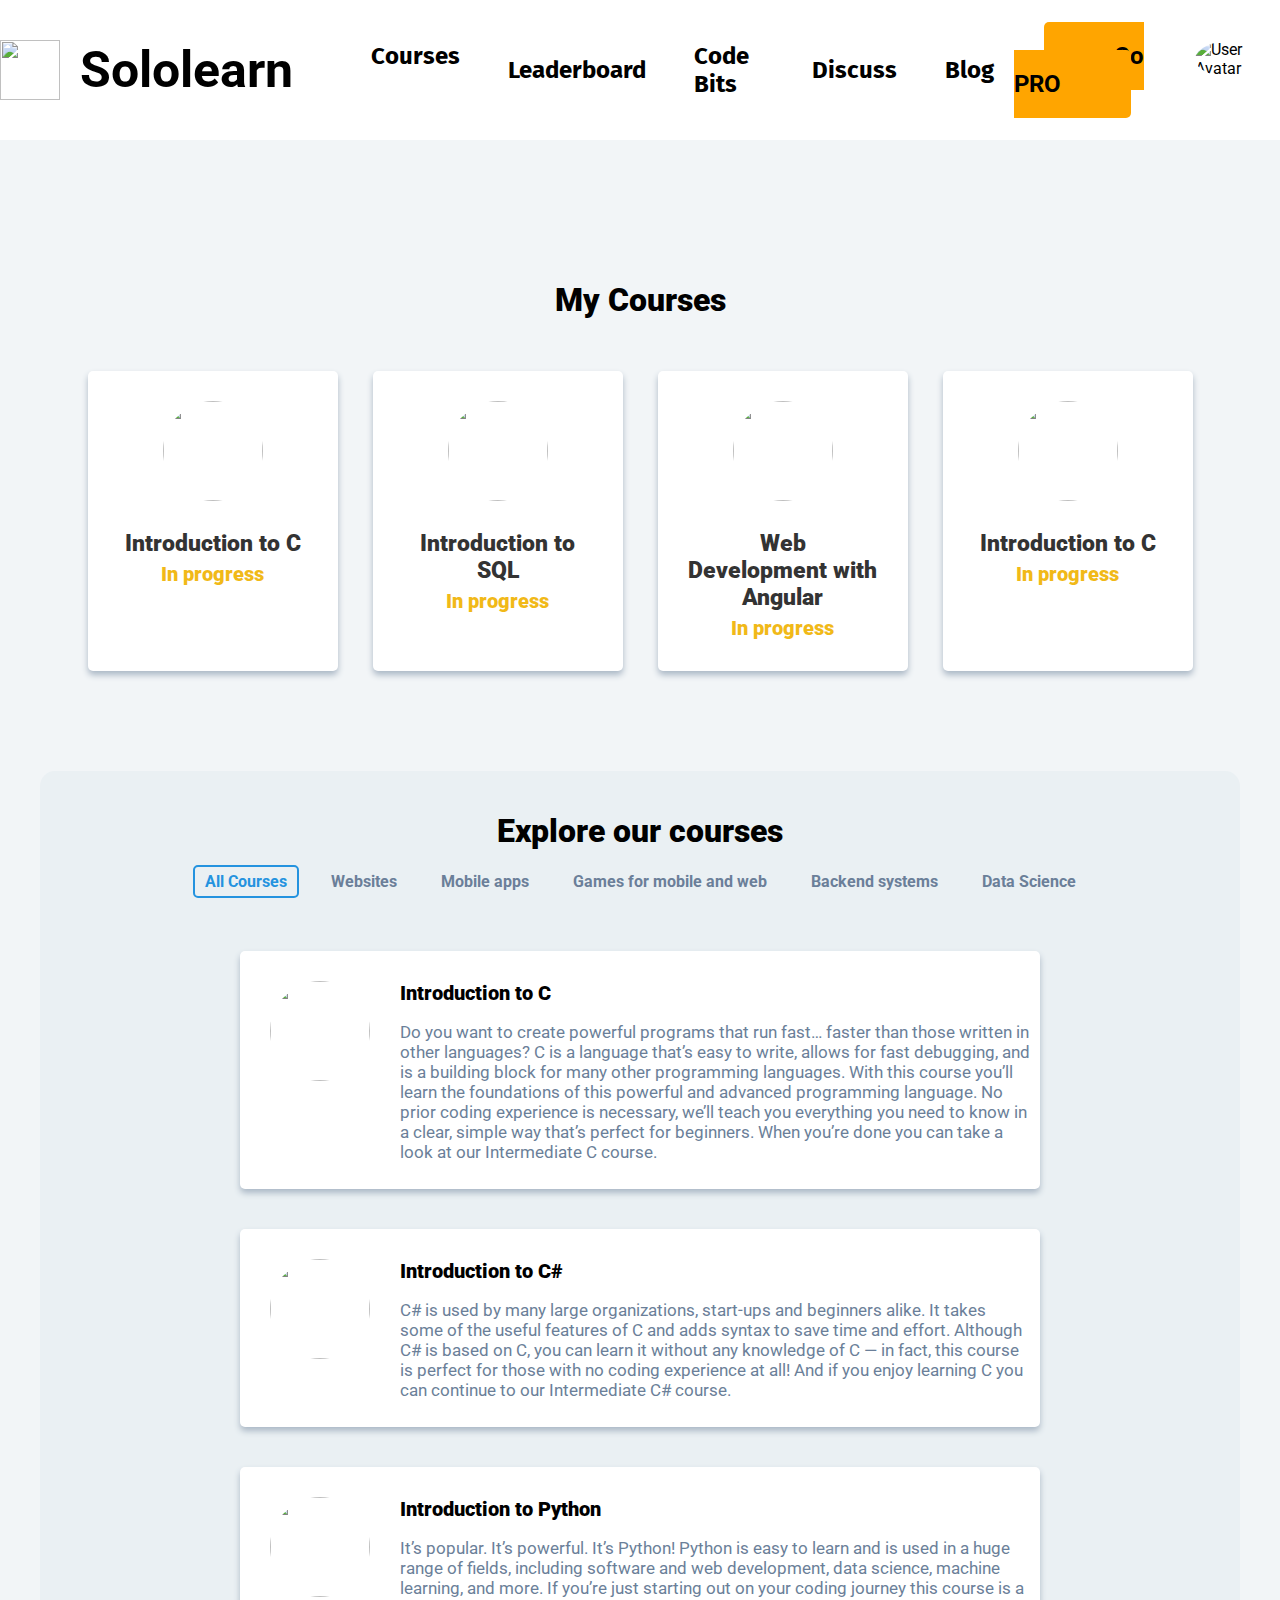
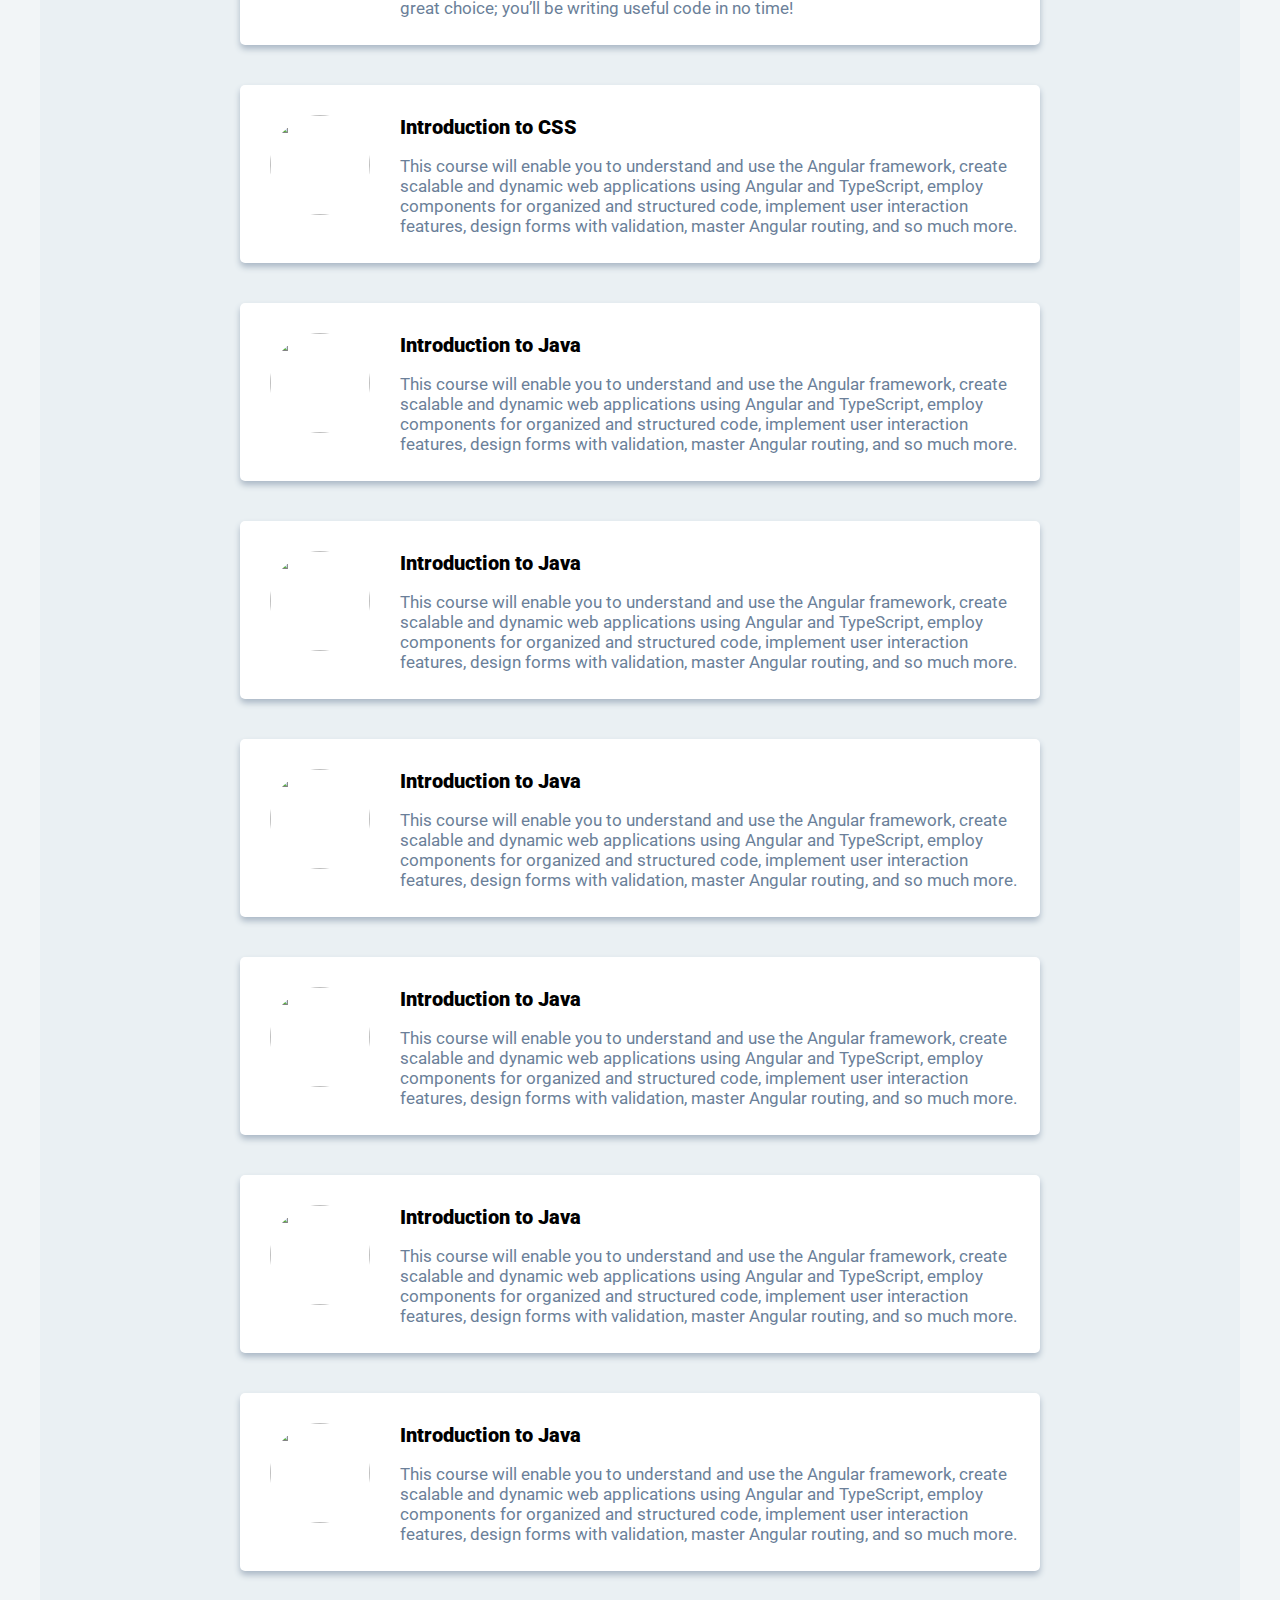
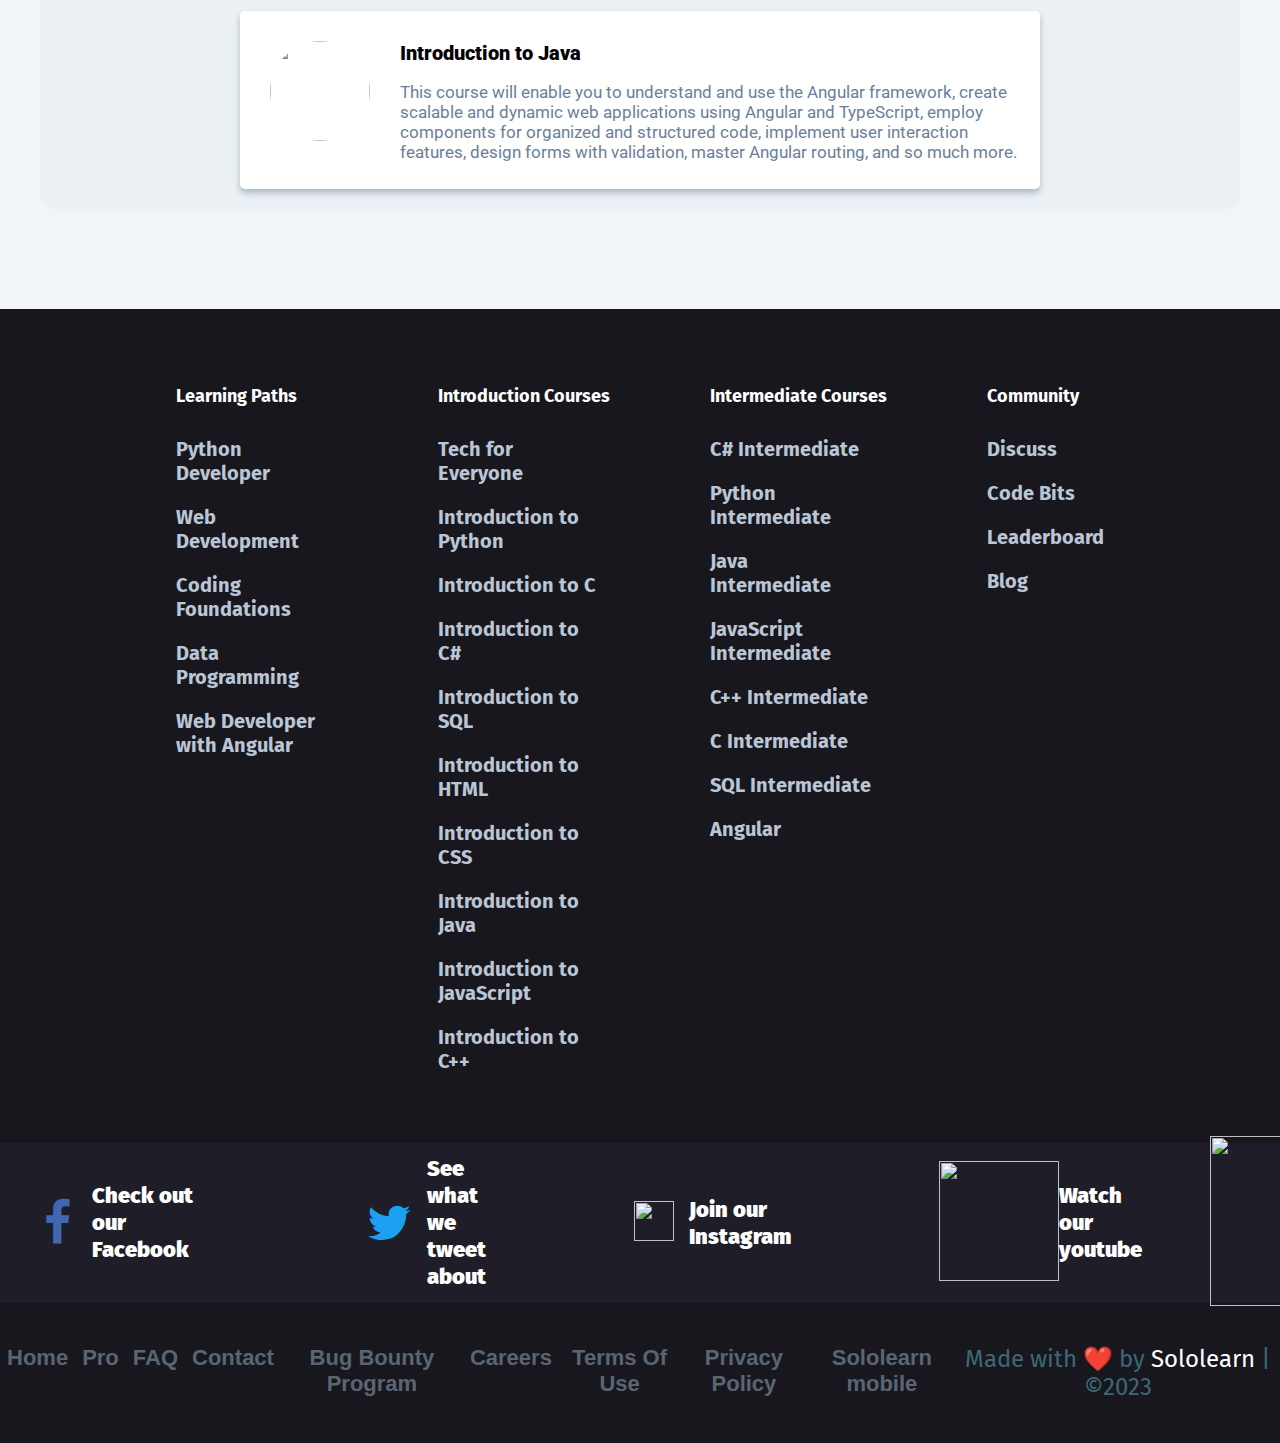
==== Catalog.html @ 431834a0 "Add files via upload" ====
<!DOCTYPE html>
<html lang="en">
<head>
    <meta charset="UTF-8">
    <meta name="viewport" content="width=device-width, initial-scale=1.0">
    <link rel="stylesheet" href="catalogStyle.css">
    <link rel="preconnect" href="https://fonts.googleapis.com">
    <link rel="preconnect" href="https://fonts.gstatic.com" crossorigin>
    <link href="https://fonts.googleapis.com/css2?family=Fira+Sans+Condensed:wght@100&family=Fira+Sans:wght@200&family=Roboto:wght@100;300;400&display=swap" rel="stylesheet">
    <link rel="stylesheet" href="https://cdnjs.cloudflare.com/ajax/libs/font-awesome/4.7.0/css/font-awesome.min.css">
    <link rel="icon" type="image/png" href="images/idtxpzlgLE.svg">
    <title>My Copied Web Page</title>
</head>
<body> 
    <div class="header">
        <div class="center-content">
          <div class="logo-section">
            <img src="images/idtxpzlgLE.svg" alt="">
            <span class="logo-text">Sololearn</span>
          </div>
          <ul class="menu">
            <li class="dropdown">
              <a href="#" id="dropdown-toggle">Courses <img src="images/down-arrow-svgrepo-com.svg" alt="" style="width: 20px;"></a>
              <div class="dropdown-content" id="dropdown-content">
                <a href="#">Option 1</a>
                <a href="#">Option 2</a>
                <a href="#">Option 3</a>
              </div>
            </li>
            <li><a href="#">Leaderboard</a></li>
            <li><a href="#">Code Bits</a></li>
            <li><a href="#">Discuss</a></li>
            <li><a href="#">Blog</a></li>
            <li class="highlight"><a href="#">Go PRO</a></li>
          </ul>
          <div class="profile-section">
            <img src="images/profile.png" alt="User Avatar">
          </div>
        </div>
      </div>
      
      <div class="Options">
            <h1 class="caption">My Courses</h1>
      </div>
      <div class="upper">
        <div class="upper-boxes"> 
            <div class="upper-box1">
                <div class="upper-box-image">
                    <img src="images/c.png" alt="">
                </div>
                <div class="upper-box-content"> 
                    Introduction to C
                    <div class="stage">
                        In progress
                    </div>
                </div>
            </div>
            <div class="upper-box2">
                <div class="upper-box-image">
                    <img src="images/d68ca8dfb0c44558bbdd563c4489abf5-SQL.webp" alt="">
                </div>
                <div class="upper-box-content"> 
                    Introduction to SQL
                    <div class="stage">
                        In progress
                    </div>
                </div>
            </div>
            <div class="upper-box2">
                <div class="upper-box-image">
                    <img src="images/44e58056a9c0446fb427cf7e68633889-WebdeveloperwithAngular.webp" alt="">
                </div>
                <div class="upper-box-content"> 
                    Web Development with Angular
                    <div class="stage">
                        In progress
                    </div>
                </div>
            </div>
            <div class="upper-box4">
                <div class="upper-box-image">
                    <img src="images/c.png" alt="">
                </div>
                <div class="upper-box-content"> 
                    Introduction to C
                    <div class="stage">
                        In progress
                    </div>
                </div>
            </div>
        </div>
      </div>

      <main>
        <div class="max">
             <h1 class="caption">Explore our courses</h1>
            <ul>
                <li><a href="#" class="menu-link active">All Courses</a></li>
                <li><a href="#" class="menu-link">Websites</a></li>
                <li><a href="#" class="menu-link">Mobile apps</a></li>
                <li><a href="#" class="menu-link">Games for mobile and web</a></li>
                <li><a href="#" class="menu-link">Backend systems</a></li>
                <li><a href="#" class="menu-link">Data Science</a></li>
            </ul>
            <div class="boxes">
                <div class="boxs box1">
                    <div class="box-image">
                        <img src="images/c.png" alt="">
                    </div> 
                    <div class="box-content">
                        <span class="Captions">Introduction to C</span>
                        <p> Do you want to create powerful programs that run fast… faster than those written in other languages? C is a language that’s easy to write, allows for fast debugging, and is a building block for many other programming languages. With this course you’ll learn the foundations of this powerful and advanced programming language. No prior coding experience is necessary, we’ll teach you everything you need to know in a clear, simple way that’s perfect for beginners. When you’re done you can take a look at our Intermediate C course.</p> 
                    </div>
                </div>
                <div class="boxs box2">
                    <div class="box-image">
                        <img src="images/d1ad657f22fb40af87c8df55b1578713-csharp.webp" alt="">
                    </div>
                    <div class="box-content">
                        <span class="Captions">Introduction to C#</span>
                        <p>C# is used by many large organizations, start-ups and beginners alike. It takes some of the useful features of C and adds syntax to save time and effort. Although C# is based on C, you can learn it without any knowledge of C — in fact, this course is perfect for those with no coding experience at all! And if you enjoy learning C you can continue to our Intermediate C# course.</p>
                    </div>
                </div>
                <div class="boxs box3">
                    <div class="box-image">
                        <img src="images/a0661e13ab5b47a5bc05dc171e14bd6d-python.webp" alt="">
                    </div>
                    <div class="box-content">
                        <span class="Captions"> Introduction to Python</span>
                        <p>It’s popular. It’s powerful. It’s Python! Python is easy to learn and is used in a huge range of fields, including software and web development, data science, machine learning, and more. If you’re just starting out on your coding journey this course is a great choice; you’ll be writing useful code in no time!</p>
                    </div>
                </div>
                <div class="boxs box4">
                    <div class="box-image">
                        <img src="images/2c99bb632e1b47e6a0f202ce992f8377-CSS.webp" alt="">
                    </div>
                    <div class="box-content">
                        <span class="Captions">Introduction to CSS</span>
                        <p>This course will enable you to understand and use the Angular framework, create scalable and dynamic web applications using Angular and TypeScript, employ components for organized and structured code, implement user interaction features, design forms with validation, master Angular routing, and so much more.</p>
                    </div>
                </div>
                <div class="boxs box5">
                    <div class="box-image">
                        <img src="images/c40026a05ccc4caeaf6e74bcf8ce11f8-java1.webp" alt="">
                    </div>
                    <div class="box-content">
                        <span class="Captions">Introduction to Java</span>
                        <p>This course will enable you to understand and use the Angular framework, create scalable and dynamic web applications using Angular and TypeScript, employ components for organized and structured code, implement user interaction features, design forms with validation, master Angular routing, and so much more.</p>
                    </div>
                </div>
                <div class="boxs box6">
                    <div class="box-image">
                        <img src="images/c40026a05ccc4caeaf6e74bcf8ce11f8-java1.webp" alt="">
                    </div>
                    <div class="box-content">
                        <span class="Captions">Introduction to Java</span>
                        <p>This course will enable you to understand and use the Angular framework, create scalable and dynamic web applications using Angular and TypeScript, employ components for organized and structured code, implement user interaction features, design forms with validation, master Angular routing, and so much more.</p>
                    </div>
                </div>
                <div class="boxs box7">
                    <div class="box-image">
                        <img src="images/c40026a05ccc4caeaf6e74bcf8ce11f8-java1.webp" alt="">
                    </div>
                    <div class="box-content">
                        <span class="Captions">Introduction to Java</span>
                        <p>This course will enable you to understand and use the Angular framework, create scalable and dynamic web applications using Angular and TypeScript, employ components for organized and structured code, implement user interaction features, design forms with validation, master Angular routing, and so much more.</p>
                    </div>
                </div>
                <div class="boxs box8">
                    <div class="box-image">
                        <img src="images/c40026a05ccc4caeaf6e74bcf8ce11f8-java1.webp" alt="">
                    </div>
                    <div class="box-content">
                        <span class="Captions">Introduction to Java</span>
                        <p>This course will enable you to understand and use the Angular framework, create scalable and dynamic web applications using Angular and TypeScript, employ components for organized and structured code, implement user interaction features, design forms with validation, master Angular routing, and so much more.</p>
                    </div>
                </div>
                <div class="boxs box9">
                    <div class="box-image">
                        <img src="images/c40026a05ccc4caeaf6e74bcf8ce11f8-java1.webp" alt="">
                    </div>
                    <div class="box-content">
                        <span class="Captions">Introduction to Java</span>
                        <p>This course will enable you to understand and use the Angular framework, create scalable and dynamic web applications using Angular and TypeScript, employ components for organized and structured code, implement user interaction features, design forms with validation, master Angular routing, and so much more.</p>
                    </div>
                </div>
                <div class="boxs box10">
                    <div class="box-image">
                        <img src="images/c40026a05ccc4caeaf6e74bcf8ce11f8-java1.webp" alt="">
                    </div>
                    <div class="box-content">
                        <span class="Captions">Introduction to Java</span>
                        <p>This course will enable you to understand and use the Angular framework, create scalable and dynamic web applications using Angular and TypeScript, employ components for organized and structured code, implement user interaction features, design forms with validation, master Angular routing, and so much more.</p>
                    </div>
                </div>
                <div class="boxs box11">
                    <div class="box-image">
                        <img src="images/c40026a05ccc4caeaf6e74bcf8ce11f8-java1.webp" alt="">
                    </div>
                    <div class="box-content">
                        <span class="Captions">Introduction to Java</span>
                        <p>This course will enable you to understand and use the Angular framework, create scalable and dynamic web applications using Angular and TypeScript, employ components for organized and structured code, implement user interaction features, design forms with validation, master Angular routing, and so much more.</p>
                    </div>
                </div>
            </div>
        </div>
    </main>    
    <script>
        const menuLinks = document.querySelectorAll('.menu-link');

        menuLinks.forEach(link => {
            link.addEventListener('click', function (e) {
                e.preventDefault();
                menuLinks.forEach(link => link.classList.remove('active'));
                this.classList.add('active');
            });
        });
    </script>

    <div class="footer">
        <div class="layer2">
            <div class="layer2-section">
                <div class="learning-paths">
                    <ul>
                        <span>Learning Paths</span>
                        <li><a href="#">Python Developer</a></li>
                        <li><a href="#">Web Development</a></li>
                        <li><a href="#">Coding Foundations</a></li>
                        <li><a href="#">Data Programming</a></li>
                        <li><a href="#">Web Developer with Angular</a></li>
                    </ul>
                </div>
                <div class="introduction-courses">
                    <ul>
                        <span>Introduction Courses</span>
                        <li><a href="#">Tech for Everyone</a></li>
                        <li><a href="#">Introduction to Python</a></li>
                        <li><a href="#">Introduction to C</a></li>
                        <li><a href="#">Introduction to C#</a></li>
                        <li><a href="#">Introduction to SQL</a></li>
                        <li><a href="#">Introduction to HTML</a></li>
                        <li><a href="#">Introduction to CSS</a></li>
                        <li><a href="#">Introduction to Java</a></li>
                        <li><a href="#">Introduction to JavaScript</a></li>
                        <li><a href="#">Introduction to C++</a></li>
                    </ul>
                </div>
                <div class="intermediate-courses">
                    <ul>
                        <span>Intermediate Courses</span>
                        <li><a href="#">C# Intermediate</a></li>
                        <li><a href="#">Python Intermediate</a></li>
                        <li><a href="#">Java Intermediate</a></li>
                        <li><a href="#">JavaScript Intermediate</a></li>
                        <li><a href="#">C++ Intermediate</a></li>
                        <li><a href="#">C Intermediate</a></li>
                        <li><a href="#">SQL Intermediate</a></li>
                        <li><a href="#">Angular</a></li>
                    </ul>
                </div>
                <div class="community-section">
                    <ul>
                        <span>Community</span>
                        <li><a href="#">Discuss</a></li>
                        <li><a href="#">Code Bits</a></li>
                        <li><a href="#">Leaderboard</a></li>
                        <li><a href="#">Blog</a></li>
                    </ul>
                </div>
            </div>
        </div>
        
            <div class="layer1">
                <div class="layer1-section">
                    <ul class="link-list">
                        <li>
                            <a href="https://www.linkedin.com" class="fa fa-linkedin fa-3x"></a>
                            <span>Follow us on <br>Linkedin</span>
                        </li>
                        <li>
                            <a href="https://www.facebook.com" class="fa fa-facebook fa-3x"></a>
                            <span>Check out our <br>Facebook</span>
                        </li>
                        <li>
                            <a href="https://twitter.com" class="fa fa-twitter fa-3x"></a>
                            <span>See what we <br>tweet about</span>
                        </li>
                        <li>
                            <a href="https://www.instagram.com" class="insta">
                                <img src="images/insta.png">
                            </a>
                            <span>Join our<br>Instagram</span>
                        </li>
                        <li>
                            <a href="https://www.youtube.com" class="youtube" >
                                <img src="images/youtube-logo-youtube-icon-transparent-free-png.webp">
                            </a>
                            <span>Watch our <br>youtube</span>
                        </li>                
                        <li>
                            <a href="https://www.apple.com" class="apple">
                                <img src="images/app-store-badge.webp" alt="">
                            </a>
                        </li>
                        <li>
                            <a href="https://play.google.com/store" class="google"> 
                                <img src="images/google-play-badge.webp" alt="">   
                            </a> 
                        </li>
                    </ul>
                </div>
            </div>     
        <div class="footer-wrapper">
            <div class="footer-content">
              <ul class="footer-left">
                <li><a href="#">Home</a></li>
                <li><a href="#">Pro</a></li>
                <li><a href="#">FAQ</a></li>
                <li><a href="#">Contact</a></li>
                <li><a href="#">Bug Bounty Program</a></li>
                <li><a href="#">Careers</a></li>
                <li><a href="#">Terms Of Use</a></li>
                <li><a href="#">Privacy Policy</a></li>
                <li><a href="#">Sololearn mobile</a></li>
              </ul>
              <div class="footer-right">
                <p>Made with ❤️ by <span class="white-text">Sololearn</span> | ©2023</p>
              </div>
            </div>
        </div>
    </div>
</body>
</html>
---- catalogStyle.css ----
body {
  background-color: #F2F5F7;
  display: flex;
  flex-direction: column;
  font-family: 'Roboto', sans-serif;
  margin: 0px;
  min-height: 100vh;
  overflow-x: hidden;
  align-items: center;
}

.header {
  top: 0;
  background-color: white;
  width: 100%;
  display: flex;
  align-items: center;
  padding: 40px;
  z-index: 999;
  justify-content: center;
}
     
.center-content {
  display: flex;
  justify-content: space-between;
  width: 100%;
  max-width: 2000px; 
}

.logo-section {
  display: flex;
  align-items: center;
  gap: 20px;
}

.logo-section img {
  width: 60px;
  height: 60px;
  align-items: center;
}

.logo-text {
  font-size: 50px; 
  font-weight: bold;
  align-items: center;
}

.menu {
  list-style-type: none;
  display: flex;
  align-items: center;
  margin: 0;
}

.menu a {
  text-decoration: none;
  color: black;
  font-weight: bold;
}


.menu .highlight a {
  background-color: orange;
  padding: 20px 70px;
  border-radius: 5px;
  margin-left: 30px;
}

.menu ul {
  list-style-type: none;
  text-align: center;
  display: flex;
  align-items: center;
  margin: 0;
}

.menu li {
  display: inline;
  margin: 0 10px;
  font-size: 24px;
}


.center-content.profile-section {
  display: flex;
  align-items: center;
  margin-left: auto;
}

.profile-section img {
  width: 40px;
  height: 40px;
  border-radius: 50%;
}


.dropdown {
  position: relative;
  display: inline-block;
}

.dropdown .dropdown-content {
  display: none;
  position: absolute;
  background-color: #fff;
  min-width: 160px;
  box-shadow: 0px 8px 16px 0px rgba(0, 0, 0, 0.2);
  z-index: 1;
}

.dropdown:hover .dropdown-content {
  display: block;
}

.dropdown-content a {
  color: black;
  padding: 12px 16px;
  text-decoration: none;
  display: block;
}

.toggle {
  display: none;
}

.open .dropdown-content {
  display: block;
}

.menu li:not(:last-child) {
  margin-left: 38px;
  font-family: 'Fira Sans', sans-serif;
}

h1.caption{ 
  display: flex;
  align-items: center;
  justify-content: center;
  font-size: 32px;
  font-weight: 1000;
}

.Options{ 
  margin-top: 120px;
  margin-bottom: 30px;
}

.upper{ 
  display: flex;
  align-items: center;
  text-align: center;
  justify-content: center;
}

.upper-boxes{ 
  display: flex;
  flex-wrap: wrap;
  flex-direction: row;
  gap: 35px;
} 

.upper-box-image{ 
  padding: 10px;
  margin-top:20px;
}

.upper-box-content{ 
  font-size: 23px;
  font-weight: 1000;
  padding: 15px 30px;
}

.stage {
  margin-top: auto;
  padding: 5px 30px; 
  color: #F1B918;
  text-align: center;
  font-size: 20px;
}



.upper-box1, 
.upper-box2,
.upper-box3,
.upper-box4{ 
  border-radius: 5px;
  background-color: white;
  color: #333;
  box-shadow: 0px 4px 6px #ABB8C6;
  width: 250px;
  min-height: 300px;
  flex-direction: column;
}

.upper-box-image img{ 
  width: 100px;
  height: 100px;
  border-radius: 50%;
}


.upper-box1:hover,
.upper-box2:hover,
.upper-box3:hover,
.upper-box4:hover {
  transform: translateY(-5px);
}



main {
  flex: 1;
  flex-grow: 1;
  padding: 20px;
  background-color: #EAF0F3;
  width: 1200px;
  min-height: 100vh;
  box-sizing: border-box;
  margin: 100px 0 100px;
  border-radius: 15px;
}
.max{
  margin: 0 auto;
  max-width: 800px;
  display: flex;
  flex-direction: column;
  align-items: center;
  justify-content: center;
  text-align: center;
}


main ul {
  display: flex;
  flex-direction: row;
  list-style-type: none;
  padding: 0;
  align-items: center;
  text-align: center;
  margin-top: 20px;
}

main a{ 
  color: #6B7F9B;
}

main li {
  margin: 0 15px;
  white-space: nowrap;
  position: relative;
}


main a.menu-link {
  text-decoration: none;
  font-weight: bold;
  border: 2px solid transparent;
  border-radius: 5px;
  padding: 5px 10px;
}

main a.menu-link.active {
  color: #2493DF;
  border: 2px solid #2493DF;
}

main a.menu-link:hover {
  background-color: #DBE6EB; 
}




.boxes {
  display: flex;
  flex-wrap: wrap;
  margin-top: 20px;
  flex-direction: column;
  justify-content: center;
}

.Captions{ 
  font-weight: 900;
  color: black;
  font-size: 20px;
  margin-top: 20px;
  display: block;
  margin-left: 10px;
}

.box-image {
  padding: 10px;
  margin-top:20px;
  margin-left: 20px;
}

.box-image img {
  width: 100px;
  height: 100px;
  border-radius: 50%;
}

.box-content {
  flex: 1;
  padding: 10px;
  text-align: left;
}

.box-content p{ 
  color: #6B7F99;
  margin-left: 10px;
  font-size: 17px;
}

.boxs {
  display: flex; 
  min-height: 130px;
  border-radius: 5px;
  background-color: white;
  color: #333;
  box-shadow: 0px 4px 6px #ABB8C6;
  flex-wrap: wrap;
  margin-top: 40px;
}


.boxs:hover{
  transform: translateY(-5px); 
}



main ul{ 
  display: flex;
  flex-direction: row;
  list-style-type: none;
  padding: 0;
  margin: 0;
  align-items: center;
} 

main li{ 
  margin: 0px 10px;
} 

main a{ 
  text-decoration: none;
  color: #6B7F99; /* Text color */
  font-weight: bold;
  
}








.footer {
  color: white;
  text-align: center;
  font-family: 'Roboto', sans-serif;
  font-family: 'Fira sans', sans-serif;
  width: 100%;
}

.layer2 {
  background-color: #18171D;
  display: flex;
  justify-content: center;
  align-items: center;
}

.layer2-section{ 
  display: flex;
  max-width: 2000px;
}


.layer2 h2 {
  display: flex;
  align-items: center;
  font-size: 18px;
  color: white;
  margin-top: 88px;
  text-align: left;
  font-family: 'Fira sans', sans-serif;

}

.layer2 ul {
  list-style-type: none;
  padding: 0;
  font-size: 32px;
  text-align: left;
  margin-top: 26px;
  margin-bottom: 60px;
  display: flex; 
  flex-direction: column; 
}

.layer2 span{ 
  font-weight: bold;
  color: white;
  font-size: 18px;
  margin: 50px 50px 20px;
}

.layer2 li {
  margin: 10px 50px; 
  color: #BAC5D5;
  font-family: 'Fira sans', sans-serif;
  word-break: break-word;
  max-width: 9ch;
  display: flex; 
  align-items: center; 
}

.layer2 a {
  text-decoration: none;
  color: inherit;
  font-weight: bold;
  font-size: 20px;
}


.layer2 a:hover {
  opacity: 0.7;
}




.layer1 {
  background-color: #1F1E28;
  display: flex;
  justify-content: center;
  align-items: center;
  height: 160px; 
}

.layer1.section{ 
  display: flex;
  max-width: 2000px;
  justify-content: space-between;  
}

.link-list {
  list-style-type: none;
  padding: 0;
  display: flex;
}

.link-list li {
  display: flex;
  align-items: center;
  margin: 0px 69px;
}

.link-list a {
  text-decoration: none;
}

.link-list span {
  font-family: 'Fira sans' sans-serif;
  font-size: 22px;
  color: #FFFFFF;
  margin-right: 10px;
  font-weight: 1000;
  text-align: left;
}


.fa {
  padding: 20px;
  font-size: 30px;
  width: 40px;
  text-align: center;
  text-decoration: none;
}

.fa:hover {
  opacity: 0.7;
}

.fa-linkedin {
  background: #1F1E28;
  color: #0077B5;
}

.fa-facebook {
  background: #1F1E28;
  color: #4267B2;
} 

.fa-twitter {
  background: #1F1E28;
  color: #1CA1F2
}  

.insta img{ 
  width: 40px;
  height: 40px;
  margin-right: 15px;
}

.youtube img {
  width: 120px; 
  height: 120px; 
}

.apple img {
  width: 180px;
  height: 170px;
  margin-right: -100px; 
  margin-left: -80px;
}

.google img {
  width: 180px; 
  height: 170px; 
  margin-right: 0px;
  margin-left: -35px;
}


.footer-wrapper {
  display: flex;
  align-items: center;
  background-color: #18171D;
  height: 140px;
  width: 100%;
  justify-content: center;
}

.footer-content {
  display: flex;
  max-width: 2000px;
  width: 100%;
  justify-content: space-between;
} 

.footer-left {
  list-style-type: none;
  display: flex;
  margin: 0;
  padding: 0;

}

.footer-left li {
  margin: 0 7px;
  
}

.footer-left a {
  text-decoration: none;
  color: #5A6573;
  font-weight: 600;
  font-size: 22px;
  font-family: 'Fira sans', sans-serif;
  font-family: 'Segoe UI', Tahoma, Geneva, Verdana, sans-serif;
}

.footer-right {
  display: flex;
  align-items: center;
}

.footer-right p {
  margin: 0;
  font-size: 24px;
  color: #3E6776;
}

.white-text {
  color: white;
}
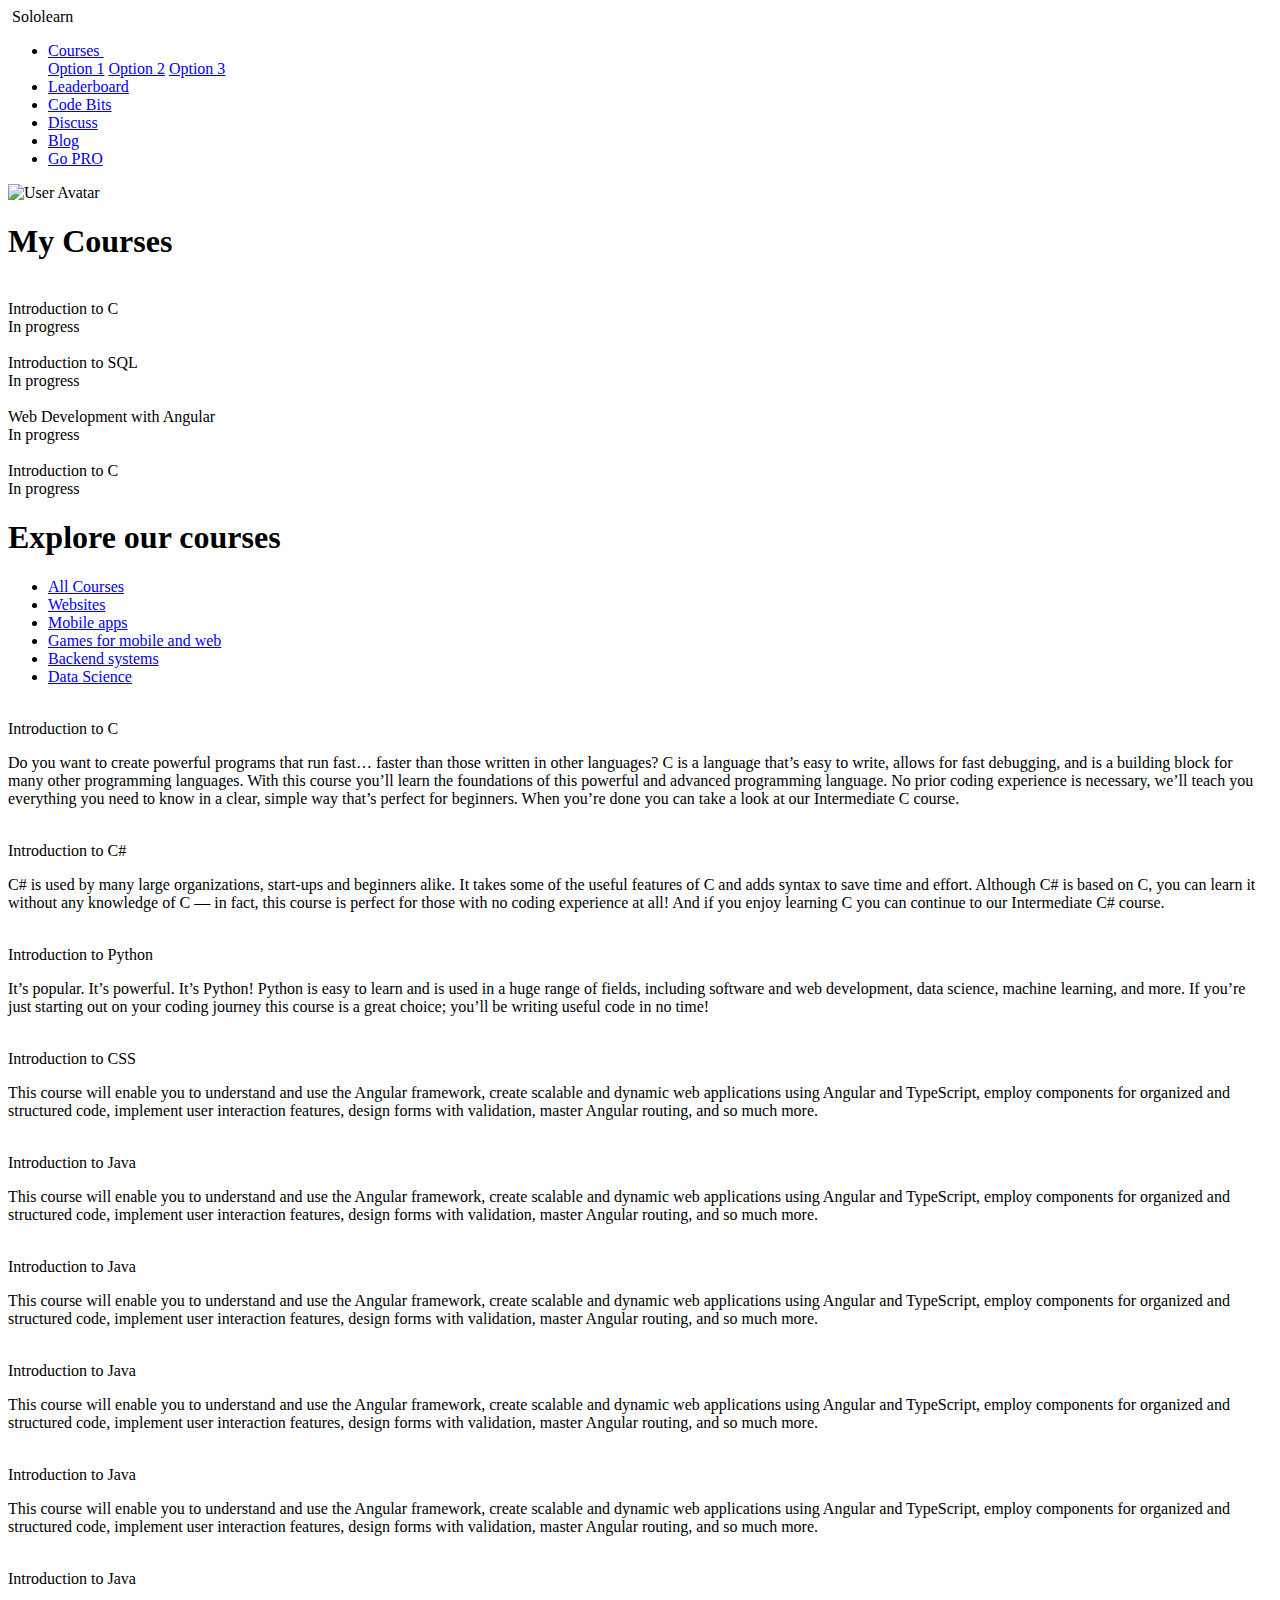
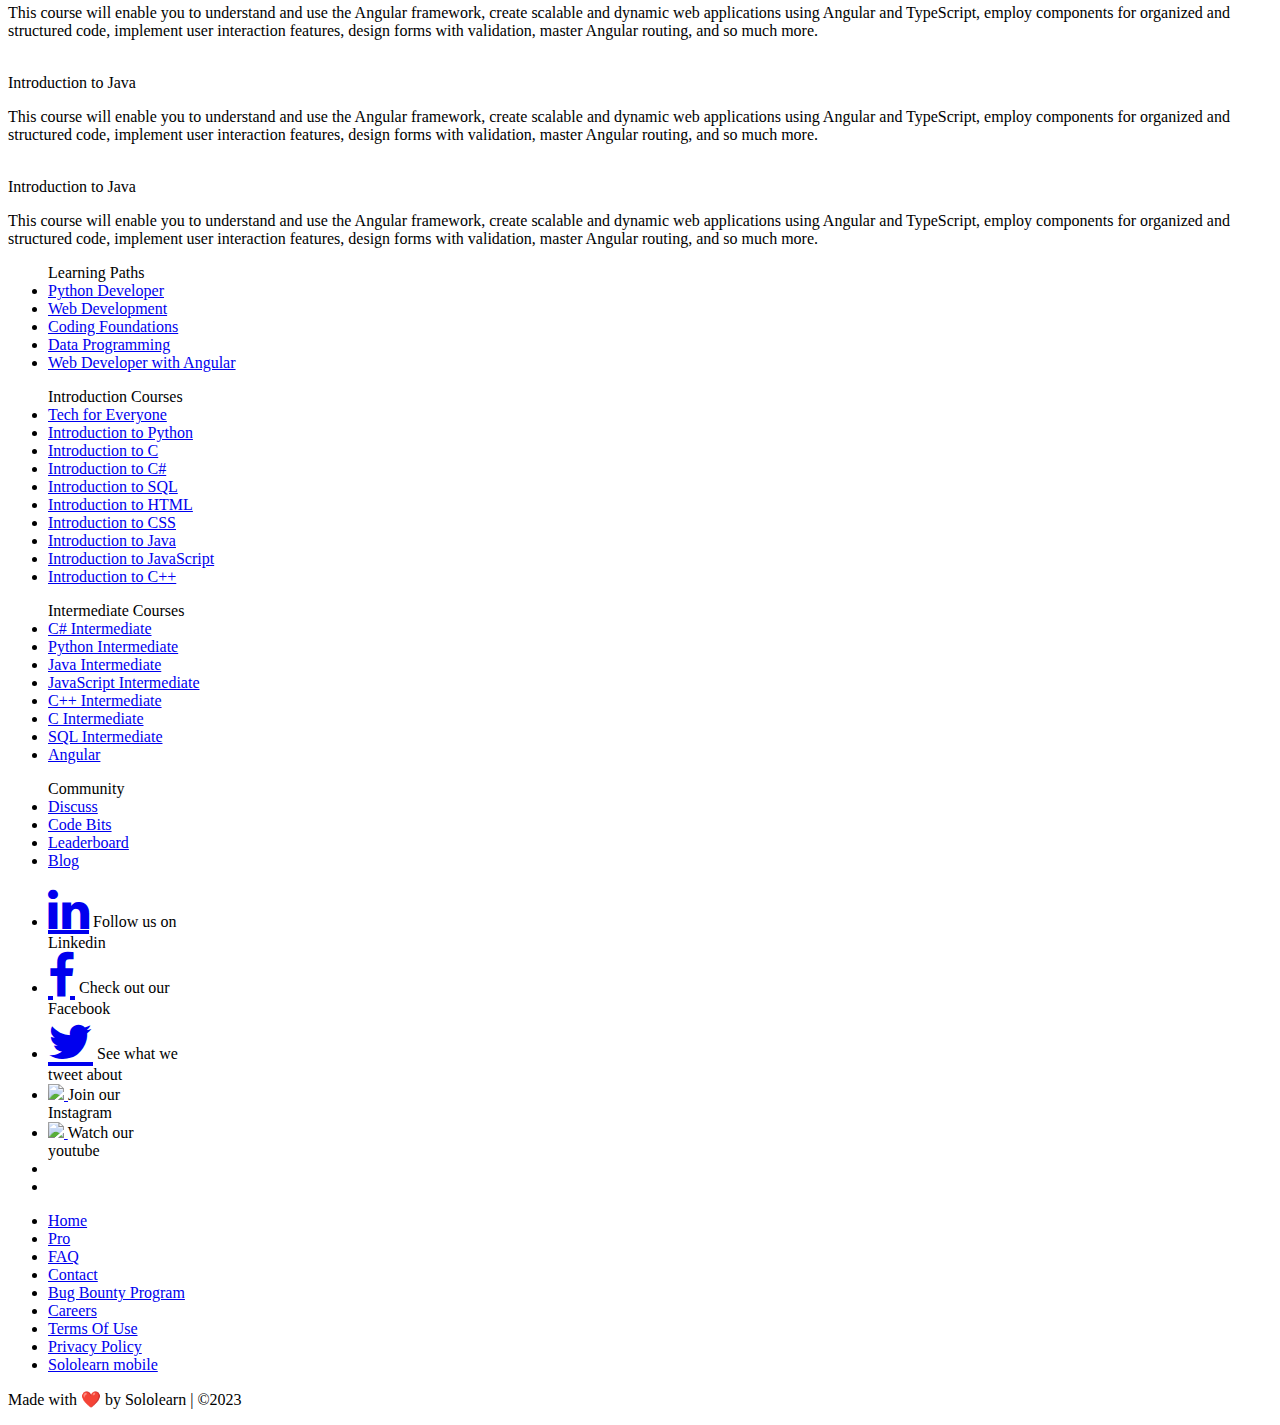
==== commit e135efa4: "updated" ====
--- a/Catalog.html
+++ b/Catalog.html
@@ -3,19 +3,19 @@
 <head>
     <meta charset="UTF-8">
     <meta name="viewport" content="width=device-width, initial-scale=1.0">
-    <link rel="stylesheet" href="catalogStyle.css">
+    <link rel="stylesheet" href="style/catalogStyle.css">
     <link rel="preconnect" href="https://fonts.googleapis.com">
     <link rel="preconnect" href="https://fonts.gstatic.com" crossorigin>
     <link href="https://fonts.googleapis.com/css2?family=Fira+Sans+Condensed:wght@100&family=Fira+Sans:wght@200&family=Roboto:wght@100;300;400&display=swap" rel="stylesheet">
     <link rel="stylesheet" href="https://cdnjs.cloudflare.com/ajax/libs/font-awesome/4.7.0/css/font-awesome.min.css">
-    <link rel="icon" type="image/png" href="images/idtxpzlgLE.svg">
+    <link rel="icon" type="image/svg" href="images/soloL.svg">
     <title>My Copied Web Page</title>
 </head>
 <body> 
     <div class="header">
         <div class="center-content">
           <div class="logo-section">
-            <img src="images/idtxpzlgLE.svg" alt="">
+            <img src="images/soloL.svg" alt="">
             <span class="logo-text">Sololearn</span>
           </div>
           <ul class="menu">
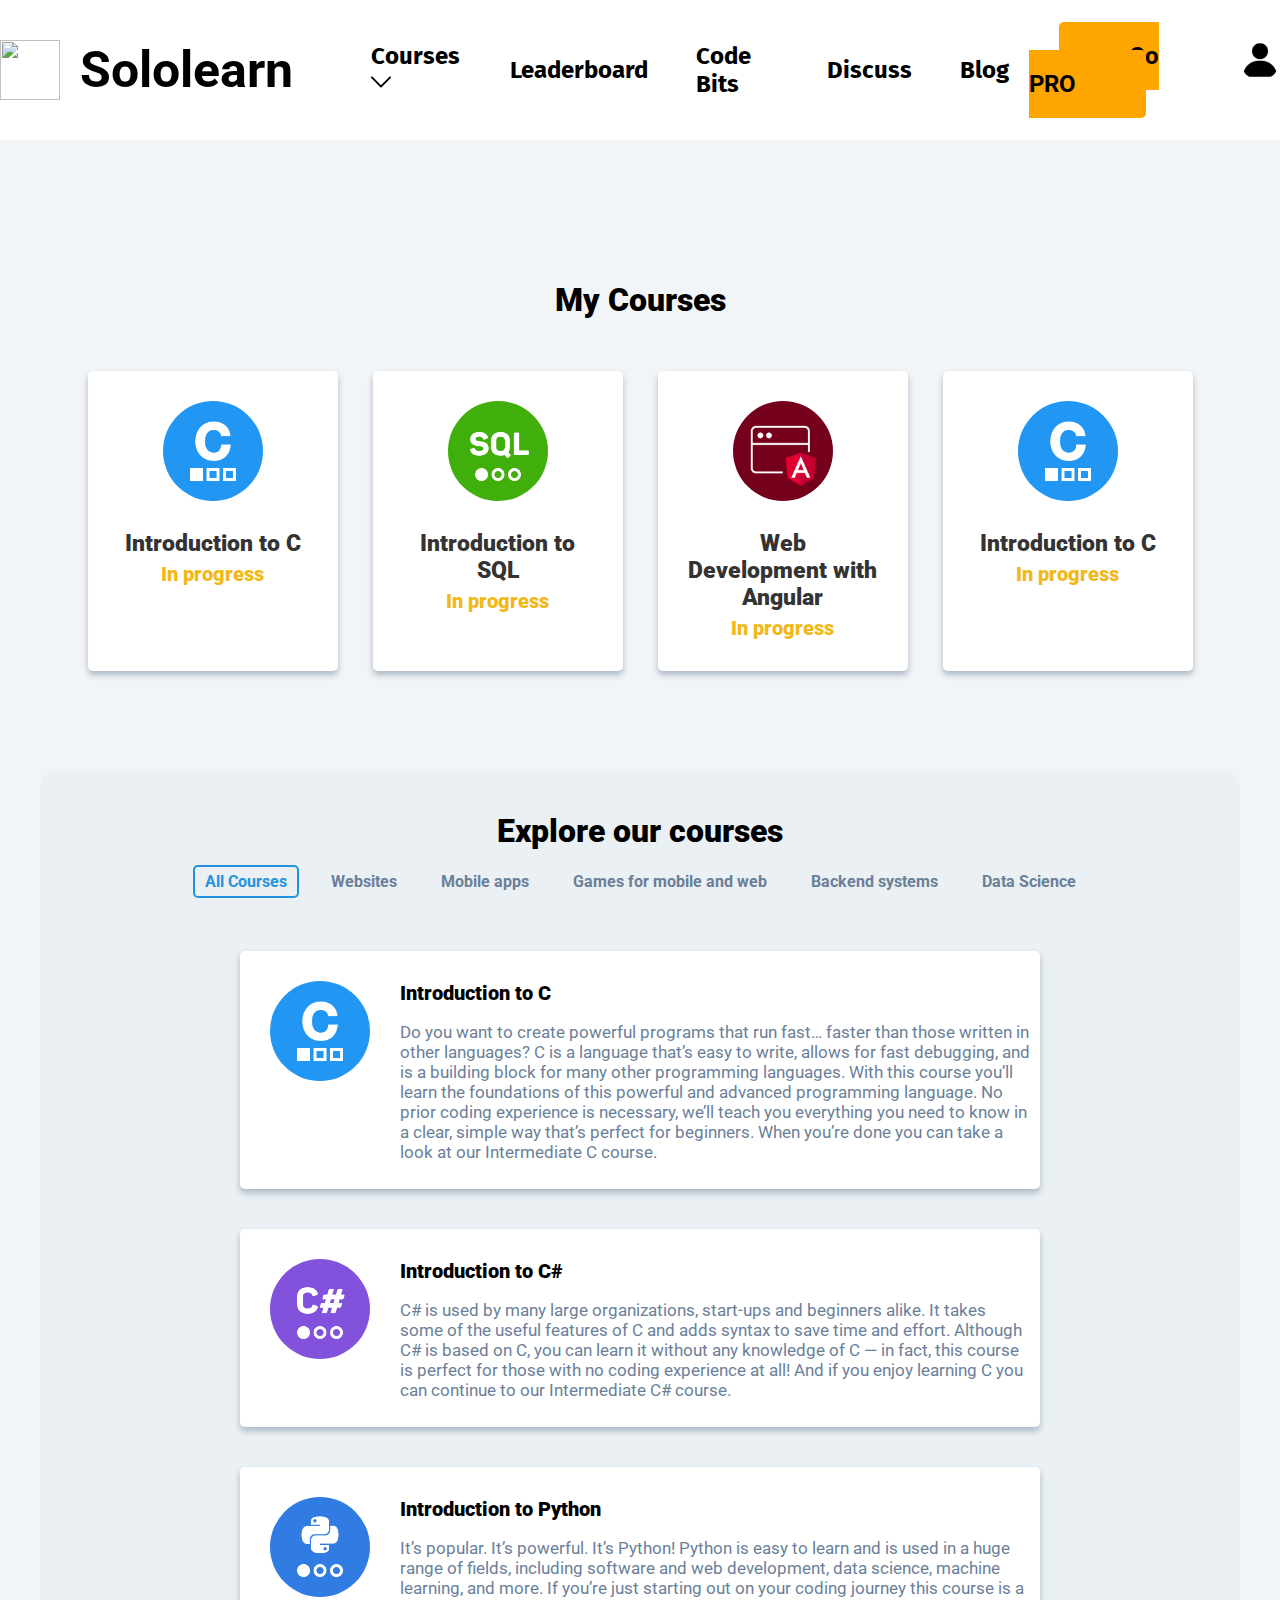
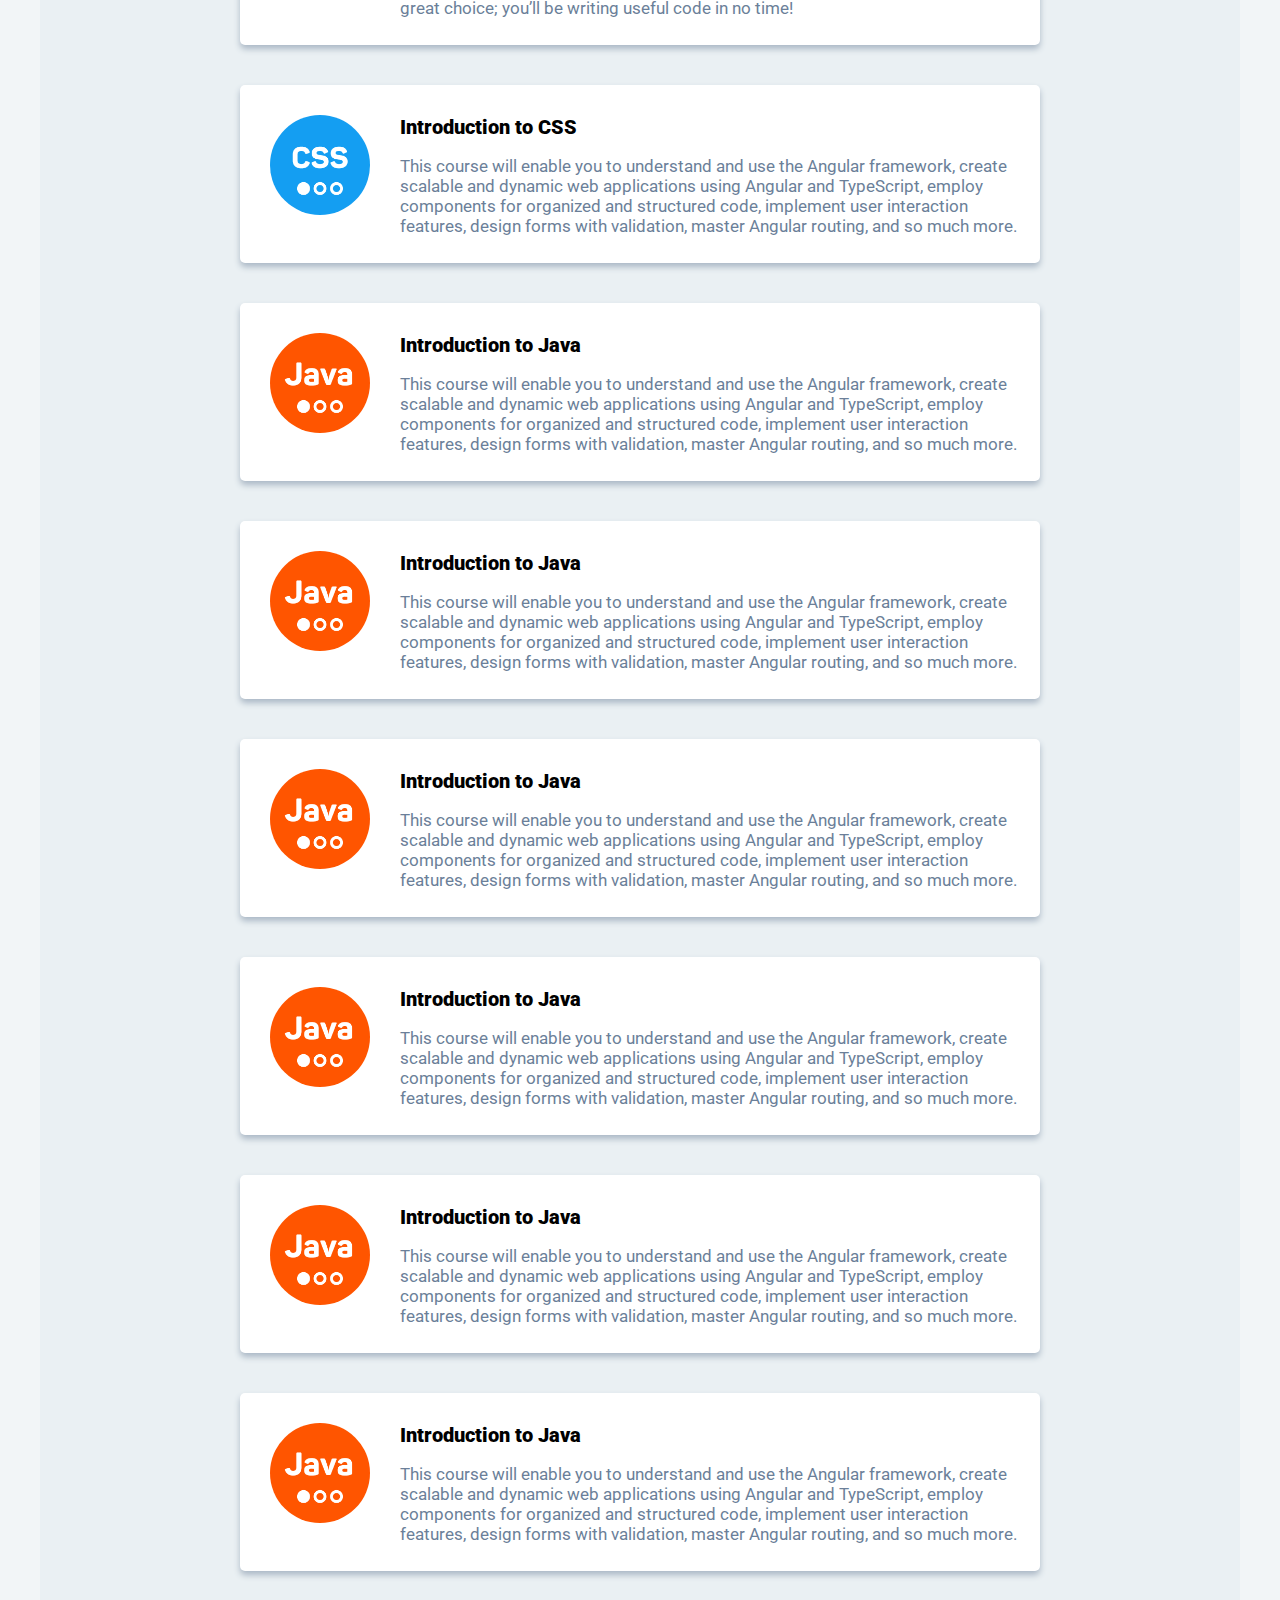
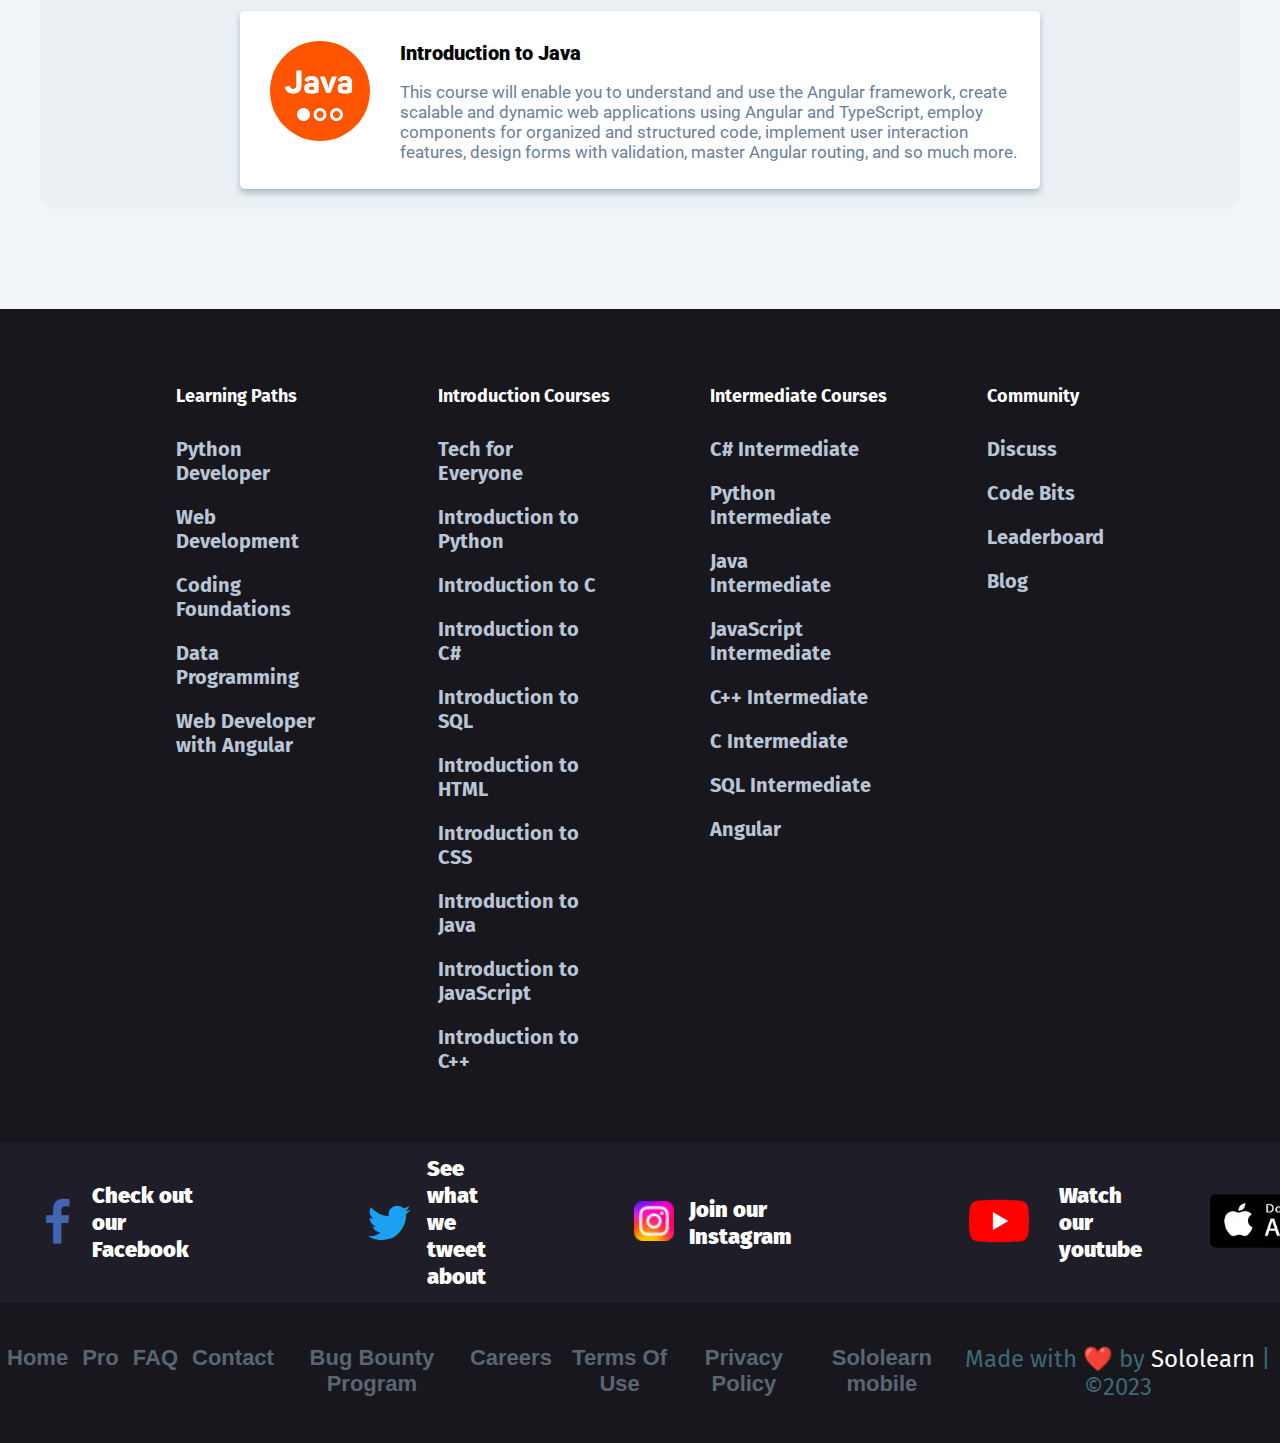
==== commit 68c291e5: "real updated" ====
--- a/Catalog.html
+++ b/Catalog.html
@@ -3,24 +3,24 @@
 <head>
     <meta charset="UTF-8">
     <meta name="viewport" content="width=device-width, initial-scale=1.0">
-    <link rel="stylesheet" href="style/catalogStyle.css">
+    <link rel="stylesheet" href="catalogStyle.css">
     <link rel="preconnect" href="https://fonts.googleapis.com">
     <link rel="preconnect" href="https://fonts.gstatic.com" crossorigin>
     <link href="https://fonts.googleapis.com/css2?family=Fira+Sans+Condensed:wght@100&family=Fira+Sans:wght@200&family=Roboto:wght@100;300;400&display=swap" rel="stylesheet">
     <link rel="stylesheet" href="https://cdnjs.cloudflare.com/ajax/libs/font-awesome/4.7.0/css/font-awesome.min.css">
-    <link rel="icon" type="image/svg" href="images/soloL.svg">
+    <link rel="icon" type="image/svg" href="soloL.svg">
     <title>My Copied Web Page</title>
 </head>
 <body> 
     <div class="header">
         <div class="center-content">
           <div class="logo-section">
-            <img src="images/soloL.svg" alt="">
+            <img src="soloL.svg" alt="">
             <span class="logo-text">Sololearn</span>
           </div>
           <ul class="menu">
             <li class="dropdown">
-              <a href="#" id="dropdown-toggle">Courses <img src="images/down-arrow-svgrepo-com.svg" alt="" style="width: 20px;"></a>
+              <a href="#" id="dropdown-toggle">Courses <img src="down-arrow-svgrepo-com.svg" alt="" style="width: 20px;"></a>
               <div class="dropdown-content" id="dropdown-content">
                 <a href="#">Option 1</a>
                 <a href="#">Option 2</a>
@@ -34,7 +34,7 @@
             <li class="highlight"><a href="#">Go PRO</a></li>
           </ul>
           <div class="profile-section">
-            <img src="images/profile.png" alt="User Avatar">
+            <img src="profile.png" alt="User Avatar">
           </div>
         </div>
       </div>
@@ -46,7 +46,7 @@
         <div class="upper-boxes"> 
             <div class="upper-box1">
                 <div class="upper-box-image">
-                    <img src="images/c.png" alt="">
+                    <img src="c.png" alt="">
                 </div>
                 <div class="upper-box-content"> 
                     Introduction to C
@@ -57,7 +57,7 @@
             </div>
             <div class="upper-box2">
                 <div class="upper-box-image">
-                    <img src="images/d68ca8dfb0c44558bbdd563c4489abf5-SQL.webp" alt="">
+                    <img src="d68ca8dfb0c44558bbdd563c4489abf5-SQL.webp" alt="">
                 </div>
                 <div class="upper-box-content"> 
                     Introduction to SQL
@@ -68,7 +68,7 @@
             </div>
             <div class="upper-box2">
                 <div class="upper-box-image">
-                    <img src="images/44e58056a9c0446fb427cf7e68633889-WebdeveloperwithAngular.webp" alt="">
+                    <img src="44e58056a9c0446fb427cf7e68633889-WebdeveloperwithAngular.webp" alt="">
                 </div>
                 <div class="upper-box-content"> 
                     Web Development with Angular
@@ -79,7 +79,7 @@
             </div>
             <div class="upper-box4">
                 <div class="upper-box-image">
-                    <img src="images/c.png" alt="">
+                    <img src="c.png" alt="">
                 </div>
                 <div class="upper-box-content"> 
                     Introduction to C
@@ -105,7 +105,7 @@
             <div class="boxes">
                 <div class="boxs box1">
                     <div class="box-image">
-                        <img src="images/c.png" alt="">
+                        <img src="c.png" alt="">
                     </div> 
                     <div class="box-content">
                         <span class="Captions">Introduction to C</span>
@@ -114,7 +114,7 @@
                 </div>
                 <div class="boxs box2">
                     <div class="box-image">
-                        <img src="images/d1ad657f22fb40af87c8df55b1578713-csharp.webp" alt="">
+                        <img src="d1ad657f22fb40af87c8df55b1578713-csharp.webp" alt="">
                     </div>
                     <div class="box-content">
                         <span class="Captions">Introduction to C#</span>
@@ -123,7 +123,7 @@
                 </div>
                 <div class="boxs box3">
                     <div class="box-image">
-                        <img src="images/a0661e13ab5b47a5bc05dc171e14bd6d-python.webp" alt="">
+                        <img src="a0661e13ab5b47a5bc05dc171e14bd6d-python.webp" alt="">
                     </div>
                     <div class="box-content">
                         <span class="Captions"> Introduction to Python</span>
@@ -132,7 +132,7 @@
                 </div>
                 <div class="boxs box4">
                     <div class="box-image">
-                        <img src="images/2c99bb632e1b47e6a0f202ce992f8377-CSS.webp" alt="">
+                        <img src="2c99bb632e1b47e6a0f202ce992f8377-CSS.webp" alt="">
                     </div>
                     <div class="box-content">
                         <span class="Captions">Introduction to CSS</span>
@@ -141,7 +141,7 @@
                 </div>
                 <div class="boxs box5">
                     <div class="box-image">
-                        <img src="images/c40026a05ccc4caeaf6e74bcf8ce11f8-java1.webp" alt="">
+                        <img src="c40026a05ccc4caeaf6e74bcf8ce11f8-java1.webp" alt="">
                     </div>
                     <div class="box-content">
                         <span class="Captions">Introduction to Java</span>
@@ -150,7 +150,7 @@
                 </div>
                 <div class="boxs box6">
                     <div class="box-image">
-                        <img src="images/c40026a05ccc4caeaf6e74bcf8ce11f8-java1.webp" alt="">
+                        <img src="c40026a05ccc4caeaf6e74bcf8ce11f8-java1.webp" alt="">
                     </div>
                     <div class="box-content">
                         <span class="Captions">Introduction to Java</span>
@@ -159,7 +159,7 @@
                 </div>
                 <div class="boxs box7">
                     <div class="box-image">
-                        <img src="images/c40026a05ccc4caeaf6e74bcf8ce11f8-java1.webp" alt="">
+                        <img src="c40026a05ccc4caeaf6e74bcf8ce11f8-java1.webp" alt="">
                     </div>
                     <div class="box-content">
                         <span class="Captions">Introduction to Java</span>
@@ -168,7 +168,7 @@
                 </div>
                 <div class="boxs box8">
                     <div class="box-image">
-                        <img src="images/c40026a05ccc4caeaf6e74bcf8ce11f8-java1.webp" alt="">
+                        <img src="c40026a05ccc4caeaf6e74bcf8ce11f8-java1.webp" alt="">
                     </div>
                     <div class="box-content">
                         <span class="Captions">Introduction to Java</span>
@@ -177,7 +177,7 @@
                 </div>
                 <div class="boxs box9">
                     <div class="box-image">
-                        <img src="images/c40026a05ccc4caeaf6e74bcf8ce11f8-java1.webp" alt="">
+                        <img src="c40026a05ccc4caeaf6e74bcf8ce11f8-java1.webp" alt="">
                     </div>
                     <div class="box-content">
                         <span class="Captions">Introduction to Java</span>
@@ -186,7 +186,7 @@
                 </div>
                 <div class="boxs box10">
                     <div class="box-image">
-                        <img src="images/c40026a05ccc4caeaf6e74bcf8ce11f8-java1.webp" alt="">
+                        <img src="c40026a05ccc4caeaf6e74bcf8ce11f8-java1.webp" alt="">
                     </div>
                     <div class="box-content">
                         <span class="Captions">Introduction to Java</span>
@@ -195,7 +195,7 @@
                 </div>
                 <div class="boxs box11">
                     <div class="box-image">
-                        <img src="images/c40026a05ccc4caeaf6e74bcf8ce11f8-java1.webp" alt="">
+                        <img src="c40026a05ccc4caeaf6e74bcf8ce11f8-java1.webp" alt="">
                     </div>
                     <div class="box-content">
                         <span class="Captions">Introduction to Java</span>
@@ -287,24 +287,24 @@
                         </li>
                         <li>
                             <a href="https://www.instagram.com" class="insta">
-                                <img src="images/insta.png">
+                                <img src="insta.png">
                             </a>
                             <span>Join our<br>Instagram</span>
                         </li>
                         <li>
                             <a href="https://www.youtube.com" class="youtube" >
-                                <img src="images/youtube-logo-youtube-icon-transparent-free-png.webp">
+                                <img src="youtube-logo-youtube-icon-transparent-free-png.webp">
                             </a>
                             <span>Watch our <br>youtube</span>
                         </li>                
                         <li>
                             <a href="https://www.apple.com" class="apple">
-                                <img src="images/app-store-badge.webp" alt="">
+                                <img src="app-store-badge.webp" alt="">
                             </a>
                         </li>
                         <li>
                             <a href="https://play.google.com/store" class="google"> 
-                                <img src="images/google-play-badge.webp" alt="">   
+                                <img src="google-play-badge.webp" alt="">   
                             </a> 
                         </li>
                     </ul>
--- a/catalogStyle.css
+++ b/catalogStyle.css
@@ -0,0 +1,581 @@
+body {
+  background-color: #F2F5F7;
+  display: flex;
+  flex-direction: column;
+  font-family: 'Roboto', sans-serif;
+  margin: 0px;
+  min-height: 100vh;
+  overflow-x: hidden;
+  align-items: center;
+}
+
+.header {
+  top: 0;
+  background-color: white;
+  width: 100%;
+  display: flex;
+  align-items: center;
+  padding: 40px;
+  z-index: 999;
+  justify-content: center;
+}
+     
+.center-content {
+  display: flex;
+  justify-content: space-between;
+  width: 100%;
+  max-width: 2000px; 
+}
+
+.logo-section {
+  display: flex;
+  align-items: center;
+  gap: 20px;
+}
+
+.logo-section img {
+  width: 60px;
+  height: 60px;
+  align-items: center;
+}
+
+.logo-text {
+  font-size: 50px; 
+  font-weight: bold;
+  align-items: center;
+}
+
+.menu {
+  list-style-type: none;
+  display: flex;
+  align-items: center;
+  margin: 0;
+}
+
+.menu a {
+  text-decoration: none;
+  color: black;
+  font-weight: bold;
+}
+
+
+.menu .highlight a {
+  background-color: orange;
+  padding: 20px 70px;
+  border-radius: 5px;
+  margin-left: 30px;
+}
+
+.menu ul {
+  list-style-type: none;
+  text-align: center;
+  display: flex;
+  align-items: center;
+  margin: 0;
+}
+
+.menu li {
+  display: inline;
+  margin: 0 10px;
+  font-size: 24px;
+}
+
+
+.center-content.profile-section {
+  display: flex;
+  align-items: center;
+  margin-left: auto;
+}
+
+.profile-section img {
+  width: 40px;
+  height: 40px;
+  border-radius: 50%;
+}
+
+
+.dropdown {
+  position: relative;
+  display: inline-block;
+}
+
+.dropdown .dropdown-content {
+  display: none;
+  position: absolute;
+  background-color: #fff;
+  min-width: 160px;
+  box-shadow: 0px 8px 16px 0px rgba(0, 0, 0, 0.2);
+  z-index: 1;
+}
+
+.dropdown:hover .dropdown-content {
+  display: block;
+}
+
+.dropdown-content a {
+  color: black;
+  padding: 12px 16px;
+  text-decoration: none;
+  display: block;
+}
+
+.toggle {
+  display: none;
+}
+
+.open .dropdown-content {
+  display: block;
+}
+
+.menu li:not(:last-child) {
+  margin-left: 38px;
+  font-family: 'Fira Sans', sans-serif;
+}
+
+h1.caption{ 
+  display: flex;
+  align-items: center;
+  justify-content: center;
+  font-size: 32px;
+  font-weight: 1000;
+}
+
+.Options{ 
+  margin-top: 120px;
+  margin-bottom: 30px;
+}
+
+.upper{ 
+  display: flex;
+  align-items: center;
+  text-align: center;
+  justify-content: center;
+}
+
+.upper-boxes{ 
+  display: flex;
+  flex-wrap: wrap;
+  flex-direction: row;
+  gap: 35px;
+} 
+
+.upper-box-image{ 
+  padding: 10px;
+  margin-top:20px;
+}
+
+.upper-box-content{ 
+  font-size: 23px;
+  font-weight: 1000;
+  padding: 15px 30px;
+}
+
+.stage {
+  margin-top: auto;
+  padding: 5px 30px; 
+  color: #F1B918;
+  text-align: center;
+  font-size: 20px;
+}
+
+
+
+.upper-box1, 
+.upper-box2,
+.upper-box3,
+.upper-box4{ 
+  border-radius: 5px;
+  background-color: white;
+  color: #333;
+  box-shadow: 0px 4px 6px #ABB8C6;
+  width: 250px;
+  min-height: 300px;
+  flex-direction: column;
+}
+
+.upper-box-image img{ 
+  width: 100px;
+  height: 100px;
+  border-radius: 50%;
+}
+
+
+.upper-box1:hover,
+.upper-box2:hover,
+.upper-box3:hover,
+.upper-box4:hover {
+  transform: translateY(-5px);
+}
+
+
+
+main {
+  flex: 1;
+  flex-grow: 1;
+  padding: 20px;
+  background-color: #EAF0F3;
+  width: 1200px;
+  min-height: 100vh;
+  box-sizing: border-box;
+  margin: 100px 0 100px;
+  border-radius: 15px;
+}
+.max{
+  margin: 0 auto;
+  max-width: 800px;
+  display: flex;
+  flex-direction: column;
+  align-items: center;
+  justify-content: center;
+  text-align: center;
+}
+
+
+main ul {
+  display: flex;
+  flex-direction: row;
+  list-style-type: none;
+  padding: 0;
+  align-items: center;
+  text-align: center;
+  margin-top: 20px;
+}
+
+main a{ 
+  color: #6B7F9B;
+}
+
+main li {
+  margin: 0 15px;
+  white-space: nowrap;
+  position: relative;
+}
+
+
+main a.menu-link {
+  text-decoration: none;
+  font-weight: bold;
+  border: 2px solid transparent;
+  border-radius: 5px;
+  padding: 5px 10px;
+}
+
+main a.menu-link.active {
+  color: #2493DF;
+  border: 2px solid #2493DF;
+}
+
+main a.menu-link:hover {
+  background-color: #DBE6EB; 
+}
+
+
+
+
+.boxes {
+  display: flex;
+  flex-wrap: wrap;
+  margin-top: 20px;
+  flex-direction: column;
+  justify-content: center;
+}
+
+.Captions{ 
+  font-weight: 900;
+  color: black;
+  font-size: 20px;
+  margin-top: 20px;
+  display: block;
+  margin-left: 10px;
+}
+
+.box-image {
+  padding: 10px;
+  margin-top:20px;
+  margin-left: 20px;
+}
+
+.box-image img {
+  width: 100px;
+  height: 100px;
+  border-radius: 50%;
+}
+
+.box-content {
+  flex: 1;
+  padding: 10px;
+  text-align: left;
+}
+
+.box-content p{ 
+  color: #6B7F99;
+  margin-left: 10px;
+  font-size: 17px;
+}
+
+.boxs {
+  display: flex; 
+  min-height: 130px;
+  border-radius: 5px;
+  background-color: white;
+  color: #333;
+  box-shadow: 0px 4px 6px #ABB8C6;
+  flex-wrap: wrap;
+  margin-top: 40px;
+}
+
+
+.boxs:hover{
+  transform: translateY(-5px); 
+}
+
+
+
+main ul{ 
+  display: flex;
+  flex-direction: row;
+  list-style-type: none;
+  padding: 0;
+  margin: 0;
+  align-items: center;
+} 
+
+main li{ 
+  margin: 0px 10px;
+} 
+
+main a{ 
+  text-decoration: none;
+  color: #6B7F99; /* Text color */
+  font-weight: bold;
+  
+}
+
+
+
+
+
+
+
+
+.footer {
+  color: white;
+  text-align: center;
+  font-family: 'Roboto', sans-serif;
+  font-family: 'Fira sans', sans-serif;
+  width: 100%;
+}
+
+.layer2 {
+  background-color: #18171D;
+  display: flex;
+  justify-content: center;
+  align-items: center;
+}
+
+.layer2-section{ 
+  display: flex;
+  max-width: 2000px;
+}
+
+
+.layer2 h2 {
+  display: flex;
+  align-items: center;
+  font-size: 18px;
+  color: white;
+  margin-top: 88px;
+  text-align: left;
+  font-family: 'Fira sans', sans-serif;
+
+}
+
+.layer2 ul {
+  list-style-type: none;
+  padding: 0;
+  font-size: 32px;
+  text-align: left;
+  margin-top: 26px;
+  margin-bottom: 60px;
+  display: flex; 
+  flex-direction: column; 
+}
+
+.layer2 span{ 
+  font-weight: bold;
+  color: white;
+  font-size: 18px;
+  margin: 50px 50px 20px;
+}
+
+.layer2 li {
+  margin: 10px 50px; 
+  color: #BAC5D5;
+  font-family: 'Fira sans', sans-serif;
+  word-break: break-word;
+  max-width: 9ch;
+  display: flex; 
+  align-items: center; 
+}
+
+.layer2 a {
+  text-decoration: none;
+  color: inherit;
+  font-weight: bold;
+  font-size: 20px;
+}
+
+
+.layer2 a:hover {
+  opacity: 0.7;
+}
+
+
+
+
+.layer1 {
+  background-color: #1F1E28;
+  display: flex;
+  justify-content: center;
+  align-items: center;
+  height: 160px; 
+}
+
+.layer1.section{ 
+  display: flex;
+  max-width: 2000px;
+  justify-content: space-between;  
+}
+
+.link-list {
+  list-style-type: none;
+  padding: 0;
+  display: flex;
+}
+
+.link-list li {
+  display: flex;
+  align-items: center;
+  margin: 0px 69px;
+}
+
+.link-list a {
+  text-decoration: none;
+}
+
+.link-list span {
+  font-family: 'Fira sans' sans-serif;
+  font-size: 22px;
+  color: #FFFFFF;
+  margin-right: 10px;
+  font-weight: 1000;
+  text-align: left;
+}
+
+
+.fa {
+  padding: 20px;
+  font-size: 30px;
+  width: 40px;
+  text-align: center;
+  text-decoration: none;
+}
+
+.fa:hover {
+  opacity: 0.7;
+}
+
+.fa-linkedin {
+  background: #1F1E28;
+  color: #0077B5;
+}
+
+.fa-facebook {
+  background: #1F1E28;
+  color: #4267B2;
+} 
+
+.fa-twitter {
+  background: #1F1E28;
+  color: #1CA1F2
+}  
+
+.insta img{ 
+  width: 40px;
+  height: 40px;
+  margin-right: 15px;
+}
+
+.youtube img {
+  width: 120px; 
+  height: 120px; 
+}
+
+.apple img {
+  width: 180px;
+  height: 170px;
+  margin-right: -100px; 
+  margin-left: -80px;
+}
+
+.google img {
+  width: 180px; 
+  height: 170px; 
+  margin-right: 0px;
+  margin-left: -35px;
+}
+
+
+.footer-wrapper {
+  display: flex;
+  align-items: center;
+  background-color: #18171D;
+  height: 140px;
+  width: 100%;
+  justify-content: center;
+}
+
+.footer-content {
+  display: flex;
+  max-width: 2000px;
+  width: 100%;
+  justify-content: space-between;
+} 
+
+.footer-left {
+  list-style-type: none;
+  display: flex;
+  margin: 0;
+  padding: 0;
+
+}
+
+.footer-left li {
+  margin: 0 7px;
+  
+}
+
+.footer-left a {
+  text-decoration: none;
+  color: #5A6573;
+  font-weight: 600;
+  font-size: 22px;
+  font-family: 'Fira sans', sans-serif;
+  font-family: 'Segoe UI', Tahoma, Geneva, Verdana, sans-serif;
+}
+
+.footer-right {
+  display: flex;
+  align-items: center;
+}
+
+.footer-right p {
+  margin: 0;
+  font-size: 24px;
+  color: #3E6776;
+}
+
+.white-text {
+  color: white;
+}
+
